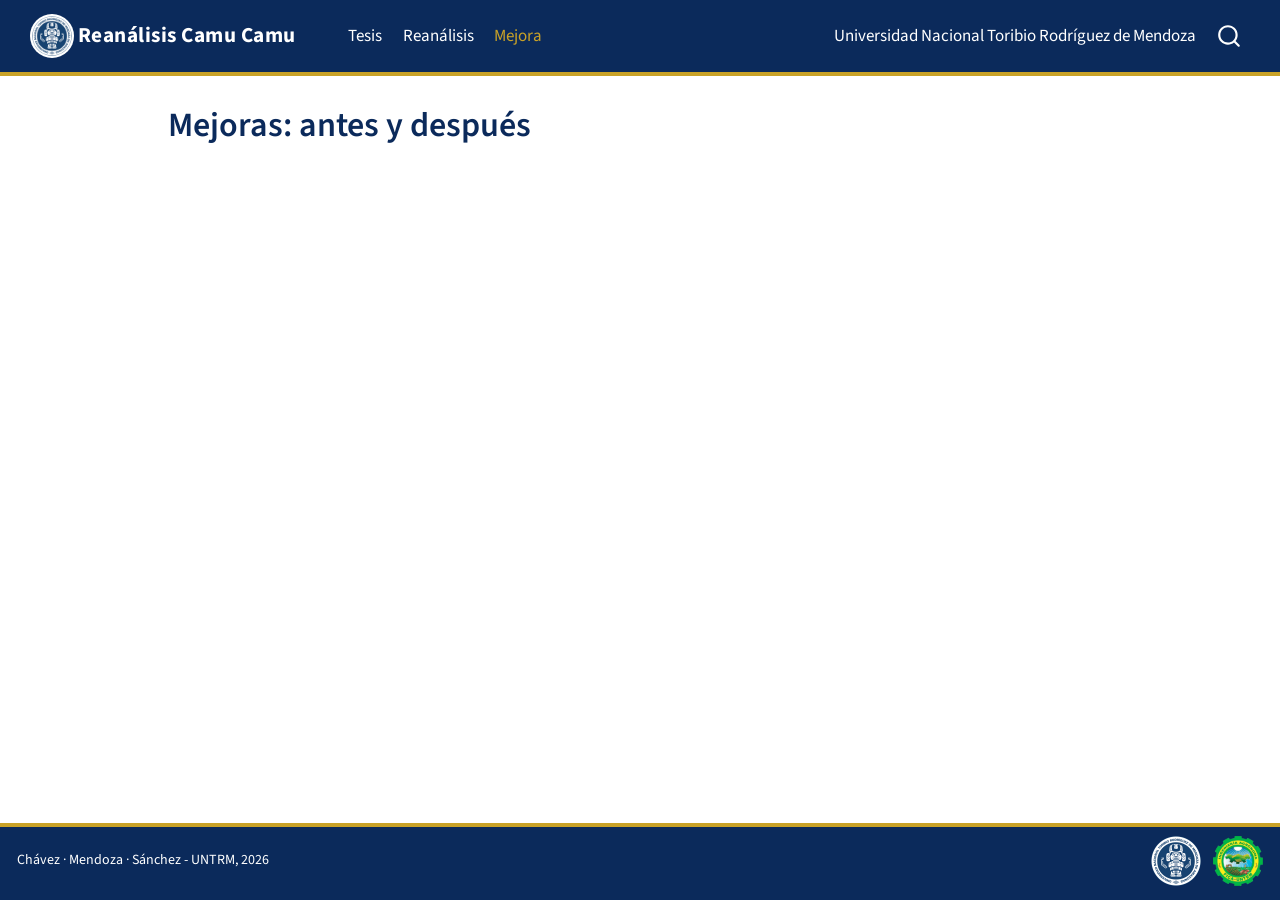
==== docs/mejoras.html @ 09ec64f8 "Agrego páginas Reanálisis y Mejoras" ====
<!DOCTYPE html>
<html xmlns="http://www.w3.org/1999/xhtml" lang="es" xml:lang="es"><head>

<meta charset="utf-8">
<meta name="generator" content="quarto-1.9.37">

<meta name="viewport" content="width=device-width, initial-scale=1.0, user-scalable=yes">


<title>Mejoras: antes y después – Reanálisis Camu Camu</title>
<style>
/* Default styles provided by pandoc.
** See https://pandoc.org/MANUAL.html#variables-for-html for config info.
*/
code{white-space: pre-wrap;}
span.smallcaps{font-variant: small-caps;}
div.columns{display: flex; gap: min(4vw, 1.5em);}
div.column{flex: auto; overflow-x: auto;}
div.hanging-indent{margin-left: 1.5em; text-indent: -1.5em;}
ul.task-list{list-style: none;}
ul.task-list li input[type="checkbox"] {
  width: 0.8em;
  margin: 0 0.8em 0.2em -1em; /* quarto-specific, see https://github.com/quarto-dev/quarto-cli/issues/4556 */ 
  vertical-align: middle;
}
</style>


<script src="site_libs/quarto-nav/quarto-nav.js"></script>
<script src="site_libs/quarto-nav/headroom.min.js"></script>
<script src="site_libs/clipboard/clipboard.min.js"></script>
<script src="site_libs/quarto-search/autocomplete.umd.js"></script>
<script src="site_libs/quarto-search/fuse.min.js"></script>
<script src="site_libs/quarto-search/quarto-search.js"></script>
<meta name="quarto:offset" content="./">
<script src="site_libs/quarto-html/quarto.js" type="module"></script>
<script src="site_libs/quarto-html/tabsets/tabsets.js" type="module"></script>
<script src="site_libs/quarto-html/popper.min.js"></script>
<script src="site_libs/quarto-html/tippy.umd.min.js"></script>
<script src="site_libs/quarto-html/anchor.min.js"></script>
<link href="site_libs/quarto-html/tippy.css" rel="stylesheet">
<link href="site_libs/quarto-html/quarto-syntax-highlighting-7f8f88aac4f3542376d5c11b86a4c14d.css" rel="stylesheet" id="quarto-text-highlighting-styles">
<script src="site_libs/bootstrap/bootstrap.min.js"></script>
<link href="site_libs/bootstrap/bootstrap-icons.css" rel="stylesheet">
<link href="site_libs/bootstrap/bootstrap-fdd78531f9543325a191bd3c4069c0da.min.css" rel="stylesheet" append-hash="true" id="quarto-bootstrap" data-mode="light">
<script id="quarto-search-options" type="application/json">{
  "location": "navbar",
  "copy-button": false,
  "collapse-after": 3,
  "panel-placement": "end",
  "type": "overlay",
  "limit": 50,
  "keyboard-shortcut": [
    "f",
    "/",
    "s"
  ],
  "show-item-context": false,
  "language": {
    "search-no-results-text": "No se han encontrado resultados",
    "search-matching-documents-text": "documentos encontrados",
    "search-copy-link-title": "Copiar el enlace en la búsqueda",
    "search-hide-matches-text": "Ocultar resultados adicionales",
    "search-more-match-text": "resultado adicional en este documento",
    "search-more-matches-text": "resultados adicionales en este documento",
    "search-clear-button-title": "Borrar",
    "search-text-placeholder": "",
    "search-detached-cancel-button-title": "Cancelar",
    "search-submit-button-title": "Enviar",
    "search-label": "Buscar"
  }
}</script>


</head>

<body class="nav-fixed quarto-light">

<div id="quarto-search-results"></div>
  <header id="quarto-header" class="headroom fixed-top">
    <nav class="navbar navbar-expand-lg " data-bs-theme="dark">
      <div class="navbar-container container-fluid">
      <div class="navbar-brand-container mx-auto">
    <a href="./index.html" class="navbar-brand navbar-brand-logo">
    <img src="./img/logo-untrm.png" alt="Logo UNTRM" class="navbar-logo light-content">
    <img src="./img/logo-untrm.png" alt="Logo UNTRM" class="navbar-logo dark-content">
    </a>
    <a class="navbar-brand" href="./index.html">
    <span class="navbar-title">Reanálisis Camu Camu</span>
    </a>
  </div>
            <div id="quarto-search" class="" title="Buscar"></div>
          <button class="navbar-toggler" type="button" data-bs-toggle="collapse" data-bs-target="#navbarCollapse" aria-controls="navbarCollapse" role="menu" aria-expanded="false" aria-label="Navegación de palanca" onclick="if (window.quartoToggleHeadroom) { window.quartoToggleHeadroom(); }">
  <span class="navbar-toggler-icon"></span>
</button>
          <div class="collapse navbar-collapse" id="navbarCollapse">
            <ul class="navbar-nav navbar-nav-scroll me-auto">
  <li class="nav-item">
    <a class="nav-link" href="./index.html"> 
<span class="menu-text">Tesis</span></a>
  </li>  
  <li class="nav-item">
    <a class="nav-link" href="./reanalisis.html"> 
<span class="menu-text">Reanálisis</span></a>
  </li>  
  <li class="nav-item">
    <a class="nav-link active" href="./mejoras.html" aria-current="page"> 
<span class="menu-text">Mejora</span></a>
  </li>  
</ul>
            <ul class="navbar-nav navbar-nav-scroll ms-auto">
  <li class="nav-item">
    <span class="nav-link">
<span class="menu-text">Universidad Nacional Toribio Rodríguez de Mendoza</span>
    </span>
  </li>  
</ul>
          </div> <!-- /navcollapse -->
            <div class="quarto-navbar-tools">
</div>
      </div> <!-- /container-fluid -->
    </nav>
</header>
<!-- content -->
<div id="quarto-content" class="quarto-container page-columns page-rows-contents page-layout-article page-navbar">
<!-- sidebar -->
<!-- margin-sidebar -->
    <div id="quarto-margin-sidebar" class="sidebar margin-sidebar zindex-bottom">
        
    </div>
<!-- main -->
<main class="content" id="quarto-document-content">

<header id="title-block-header" class="quarto-title-block default">
<div class="quarto-title">
<h1 class="title">Mejoras: antes y después</h1>
</div>



<div class="quarto-title-meta">

    
  
    
  </div>
  


</header>





</main> <!-- /main -->
<script id="quarto-html-after-body" type="application/javascript">
  window.document.addEventListener("DOMContentLoaded", function (event) {
    const icon = "";
    const anchorJS = new window.AnchorJS();
    anchorJS.options = {
      placement: 'right',
      icon: icon
    };
    anchorJS.add('.anchored');
    const isCodeAnnotation = (el) => {
      for (const clz of el.classList) {
        if (clz.startsWith('code-annotation-')) {                     
          return true;
        }
      }
      return false;
    }
    const onCopySuccess = function(e) {
      // button target
      const button = e.trigger;
      // don't keep focus
      button.blur();
      // flash "checked"
      button.classList.add('code-copy-button-checked');
      var currentTitle = button.getAttribute("title");
      button.setAttribute("title", "Copiado");
      let tooltip;
      if (window.bootstrap) {
        button.setAttribute("data-bs-toggle", "tooltip");
        button.setAttribute("data-bs-placement", "left");
        button.setAttribute("data-bs-title", "Copiado");
        tooltip = new bootstrap.Tooltip(button, 
          { trigger: "manual", 
            customClass: "code-copy-button-tooltip",
            offset: [0, -8]});
        tooltip.show();    
      }
      setTimeout(function() {
        if (tooltip) {
          tooltip.hide();
          button.removeAttribute("data-bs-title");
          button.removeAttribute("data-bs-toggle");
          button.removeAttribute("data-bs-placement");
        }
        button.setAttribute("title", currentTitle);
        button.classList.remove('code-copy-button-checked');
      }, 1000);
      // clear code selection
      e.clearSelection();
    }
    const getTextToCopy = function(trigger) {
      const outerScaffold = trigger.parentElement.cloneNode(true);
      const codeEl = outerScaffold.querySelector('code');
      for (const childEl of codeEl.children) {
        if (isCodeAnnotation(childEl)) {
          childEl.remove();
        }
      }
      return codeEl.innerText;
    }
    const clipboard = new window.ClipboardJS('.code-copy-button:not([data-in-quarto-modal])', {
      text: getTextToCopy
    });
    clipboard.on('success', onCopySuccess);
    if (window.document.getElementById('quarto-embedded-source-code-modal')) {
      const clipboardModal = new window.ClipboardJS('.code-copy-button[data-in-quarto-modal]', {
        text: getTextToCopy,
        container: window.document.getElementById('quarto-embedded-source-code-modal')
      });
      clipboardModal.on('success', onCopySuccess);
    }
      var localhostRegex = new RegExp(/^(?:http|https):\/\/localhost\:?[0-9]*\//);
      var mailtoRegex = new RegExp(/^mailto:/);
        var filterRegex = new RegExp('/' + window.location.host + '/');
      var isInternal = (href) => {
          return filterRegex.test(href) || localhostRegex.test(href) || mailtoRegex.test(href);
      }
      // Inspect non-navigation links and adorn them if external
     var links = window.document.querySelectorAll('a[href]:not(.nav-link):not(.navbar-brand):not(.toc-action):not(.sidebar-link):not(.sidebar-item-toggle):not(.pagination-link):not(.no-external):not([aria-hidden]):not(.dropdown-item):not(.quarto-navigation-tool):not(.about-link)');
      for (var i=0; i<links.length; i++) {
        const link = links[i];
        if (!isInternal(link.href)) {
          // undo the damage that might have been done by quarto-nav.js in the case of
          // links that we want to consider external
          if (link.dataset.originalHref !== undefined) {
            link.href = link.dataset.originalHref;
          }
        }
      }
    function tippyHover(el, contentFn, onTriggerFn, onUntriggerFn) {
      const config = {
        allowHTML: true,
        maxWidth: 500,
        delay: 100,
        arrow: false,
        appendTo: function(el) {
            return el.parentElement;
        },
        interactive: true,
        interactiveBorder: 10,
        theme: 'quarto',
        placement: 'bottom-start',
      };
      if (contentFn) {
        config.content = contentFn;
      }
      if (onTriggerFn) {
        config.onTrigger = onTriggerFn;
      }
      if (onUntriggerFn) {
        config.onUntrigger = onUntriggerFn;
      }
      window.tippy(el, config); 
    }
    const noterefs = window.document.querySelectorAll('a[role="doc-noteref"]');
    for (var i=0; i<noterefs.length; i++) {
      const ref = noterefs[i];
      tippyHover(ref, function() {
        // use id or data attribute instead here
        let href = ref.getAttribute('data-footnote-href') || ref.getAttribute('href');
        try { href = new URL(href).hash; } catch {}
        const id = href.replace(/^#\/?/, "");
        const note = window.document.getElementById(id);
        if (note) {
          return note.innerHTML;
        } else {
          return "";
        }
      });
    }
    const xrefs = window.document.querySelectorAll('a.quarto-xref');
    const processXRef = (id, note) => {
      // Strip column container classes
      const stripColumnClz = (el) => {
        el.classList.remove("page-full", "page-columns");
        if (el.children) {
          for (const child of el.children) {
            stripColumnClz(child);
          }
        }
      }
      stripColumnClz(note)
      if (id === null || id.startsWith('sec-')) {
        // Special case sections, only their first couple elements
        const container = document.createElement("div");
        if (note.children && note.children.length > 2) {
          container.appendChild(note.children[0].cloneNode(true));
          for (let i = 1; i < note.children.length; i++) {
            const child = note.children[i];
            if (child.tagName === "P" && child.innerText === "") {
              continue;
            } else {
              container.appendChild(child.cloneNode(true));
              break;
            }
          }
          if (window.Quarto?.typesetMath) {
            window.Quarto.typesetMath(container);
          }
          return container.innerHTML
        } else {
          if (window.Quarto?.typesetMath) {
            window.Quarto.typesetMath(note);
          }
          return note.innerHTML;
        }
      } else {
        // Remove any anchor links if they are present
        const anchorLink = note.querySelector('a.anchorjs-link');
        if (anchorLink) {
          anchorLink.remove();
        }
        if (window.Quarto?.typesetMath) {
          window.Quarto.typesetMath(note);
        }
        if (note.classList.contains("callout")) {
          return note.outerHTML;
        } else {
          return note.innerHTML;
        }
      }
    }
    for (var i=0; i<xrefs.length; i++) {
      const xref = xrefs[i];
      tippyHover(xref, undefined, function(instance) {
        instance.disable();
        let url = xref.getAttribute('href');
        let hash = undefined; 
        if (url.startsWith('#')) {
          hash = url;
        } else {
          try { hash = new URL(url).hash; } catch {}
        }
        if (hash) {
          const id = hash.replace(/^#\/?/, "");
          const note = window.document.getElementById(id);
          if (note !== null) {
            try {
              const html = processXRef(id, note.cloneNode(true));
              instance.setContent(html);
            } finally {
              instance.enable();
              instance.show();
            }
          } else {
            // See if we can fetch this
            fetch(url.split('#')[0])
            .then(res => res.text())
            .then(html => {
              const parser = new DOMParser();
              const htmlDoc = parser.parseFromString(html, "text/html");
              const note = htmlDoc.getElementById(id);
              if (note !== null) {
                const html = processXRef(id, note);
                instance.setContent(html);
              } 
            }).finally(() => {
              instance.enable();
              instance.show();
            });
          }
        } else {
          // See if we can fetch a full url (with no hash to target)
          // This is a special case and we should probably do some content thinning / targeting
          fetch(url)
          .then(res => res.text())
          .then(html => {
            const parser = new DOMParser();
            const htmlDoc = parser.parseFromString(html, "text/html");
            const note = htmlDoc.querySelector('main.content');
            if (note !== null) {
              // This should only happen for chapter cross references
              // (since there is no id in the URL)
              // remove the first header
              if (note.children.length > 0 && note.children[0].tagName === "HEADER") {
                note.children[0].remove();
              }
              const html = processXRef(null, note);
              instance.setContent(html);
            } 
          }).finally(() => {
            instance.enable();
            instance.show();
          });
        }
      }, function(instance) {
      });
    }
        let selectedAnnoteEl;
        const selectorForAnnotation = ( cell, annotation) => {
          let cellAttr = 'data-code-cell="' + cell + '"';
          let lineAttr = 'data-code-annotation="' +  annotation + '"';
          const selector = 'span[' + cellAttr + '][' + lineAttr + ']';
          return selector;
        }
        const selectCodeLines = (annoteEl) => {
          const doc = window.document;
          const targetCell = annoteEl.getAttribute("data-target-cell");
          const targetAnnotation = annoteEl.getAttribute("data-target-annotation");
          const annoteSpan = window.document.querySelector(selectorForAnnotation(targetCell, targetAnnotation));
          const lines = annoteSpan.getAttribute("data-code-lines").split(",");
          const lineIds = lines.map((line) => {
            return targetCell + "-" + line;
          })
          let top = null;
          let height = null;
          let parent = null;
          if (lineIds.length > 0) {
              //compute the position of the single el (top and bottom and make a div)
              const el = window.document.getElementById(lineIds[0]);
              top = el.offsetTop;
              height = el.offsetHeight;
              parent = el.parentElement.parentElement;
            if (lineIds.length > 1) {
              const lastEl = window.document.getElementById(lineIds[lineIds.length - 1]);
              const bottom = lastEl.offsetTop + lastEl.offsetHeight;
              height = bottom - top;
            }
            if (top !== null && height !== null && parent !== null) {
              // cook up a div (if necessary) and position it 
              let div = window.document.getElementById("code-annotation-line-highlight");
              if (div === null) {
                div = window.document.createElement("div");
                div.setAttribute("id", "code-annotation-line-highlight");
                div.style.position = 'absolute';
                parent.appendChild(div);
              }
              div.style.top = top - 2 + "px";
              div.style.height = height + 4 + "px";
              div.style.left = 0;
              let gutterDiv = window.document.getElementById("code-annotation-line-highlight-gutter");
              if (gutterDiv === null) {
                gutterDiv = window.document.createElement("div");
                gutterDiv.setAttribute("id", "code-annotation-line-highlight-gutter");
                gutterDiv.style.position = 'absolute';
                const codeCell = window.document.getElementById(targetCell);
                const gutter = codeCell.querySelector('.code-annotation-gutter');
                gutter.appendChild(gutterDiv);
              }
              gutterDiv.style.top = top - 2 + "px";
              gutterDiv.style.height = height + 4 + "px";
            }
            selectedAnnoteEl = annoteEl;
          }
        };
        const unselectCodeLines = () => {
          const elementsIds = ["code-annotation-line-highlight", "code-annotation-line-highlight-gutter"];
          elementsIds.forEach((elId) => {
            const div = window.document.getElementById(elId);
            if (div) {
              div.remove();
            }
          });
          selectedAnnoteEl = undefined;
        };
          // Handle positioning of the toggle
      window.addEventListener(
        "resize",
        throttle(() => {
          elRect = undefined;
          if (selectedAnnoteEl) {
            selectCodeLines(selectedAnnoteEl);
          }
        }, 10)
      );
      function throttle(fn, ms) {
      let throttle = false;
      let timer;
        return (...args) => {
          if(!throttle) { // first call gets through
              fn.apply(this, args);
              throttle = true;
          } else { // all the others get throttled
              if(timer) clearTimeout(timer); // cancel #2
              timer = setTimeout(() => {
                fn.apply(this, args);
                timer = throttle = false;
              }, ms);
          }
        };
      }
        // Attach click handler to the DT
        const annoteDls = window.document.querySelectorAll('dt[data-target-cell]');
        for (const annoteDlNode of annoteDls) {
          annoteDlNode.addEventListener('click', (event) => {
            const clickedEl = event.target;
            if (clickedEl !== selectedAnnoteEl) {
              unselectCodeLines();
              const activeEl = window.document.querySelector('dt[data-target-cell].code-annotation-active');
              if (activeEl) {
                activeEl.classList.remove('code-annotation-active');
              }
              selectCodeLines(clickedEl);
              clickedEl.classList.add('code-annotation-active');
            } else {
              // Unselect the line
              unselectCodeLines();
              clickedEl.classList.remove('code-annotation-active');
            }
          });
        }
    const findCites = (el) => {
      const parentEl = el.parentElement;
      if (parentEl) {
        const cites = parentEl.dataset.cites;
        if (cites) {
          return {
            el,
            cites: cites.split(' ')
          };
        } else {
          return findCites(el.parentElement)
        }
      } else {
        return undefined;
      }
    };
    var bibliorefs = window.document.querySelectorAll('a[role="doc-biblioref"]');
    for (var i=0; i<bibliorefs.length; i++) {
      const ref = bibliorefs[i];
      const citeInfo = findCites(ref);
      if (citeInfo) {
        tippyHover(citeInfo.el, function() {
          var popup = window.document.createElement('div');
          citeInfo.cites.forEach(function(cite) {
            var citeDiv = window.document.createElement('div');
            citeDiv.classList.add('hanging-indent');
            citeDiv.classList.add('csl-entry');
            var biblioDiv = window.document.getElementById('ref-' + cite);
            if (biblioDiv) {
              citeDiv.innerHTML = biblioDiv.innerHTML;
            }
            popup.appendChild(citeDiv);
          });
          return popup.innerHTML;
        });
      }
    }
  });
  </script>
</div> <!-- /content -->
<footer class="footer">
  <div class="nav-footer">
    <div class="nav-footer-left">
<p>Chávez · Mendoza · Sánchez - UNTRM, 2026</p>
</div>   
    <div class="nav-footer-center">
      &nbsp;
    </div>
    <div class="nav-footer-right">
<p><img src="img/logo-untrm.png" height="50"> <img src="img/logo-facultad.png" height="50"></p>
</div>
  </div>
</footer>




</body></html>
---- docs/site_libs/quarto-html/tippy.css ----
.tippy-box[data-animation=fade][data-state=hidden]{opacity:0}[data-tippy-root]{max-width:calc(100vw - 10px)}.tippy-box{position:relative;background-color:#333;color:#fff;border-radius:4px;font-size:14px;line-height:1.4;white-space:normal;outline:0;transition-property:transform,visibility,opacity}.tippy-box[data-placement^=top]>.tippy-arrow{bottom:0}.tippy-box[data-placement^=top]>.tippy-arrow:before{bottom:-7px;left:0;border-width:8px 8px 0;border-top-color:initial;transform-origin:center top}.tippy-box[data-placement^=bottom]>.tippy-arrow{top:0}.tippy-box[data-placement^=bottom]>.tippy-arrow:before{top:-7px;left:0;border-width:0 8px 8px;border-bottom-color:initial;transform-origin:center bottom}.tippy-box[data-placement^=left]>.tippy-arrow{right:0}.tippy-box[data-placement^=left]>.tippy-arrow:before{border-width:8px 0 8px 8px;border-left-color:initial;right:-7px;transform-origin:center left}.tippy-box[data-placement^=right]>.tippy-arrow{left:0}.tippy-box[data-placement^=right]>.tippy-arrow:before{left:-7px;border-width:8px 8px 8px 0;border-right-color:initial;transform-origin:center right}.tippy-box[data-inertia][data-state=visible]{transition-timing-function:cubic-bezier(.54,1.5,.38,1.11)}.tippy-arrow{width:16px;height:16px;color:#333}.tippy-arrow:before{content:"";position:absolute;border-color:transparent;border-style:solid}.tippy-content{position:relative;padding:5px 9px;z-index:1}
---- docs/site_libs/quarto-html/quarto-syntax-highlighting-7f8f88aac4f3542376d5c11b86a4c14d.css ----
/* quarto syntax highlight colors */
:root {
  --quarto-hl-ot-color: #003B4F;
  --quarto-hl-at-color: #657422;
  --quarto-hl-ss-color: #20794D;
  --quarto-hl-an-color: #5E5E5E;
  --quarto-hl-fu-color: #4758AB;
  --quarto-hl-st-color: #20794D;
  --quarto-hl-cf-color: #003B4F;
  --quarto-hl-op-color: #5E5E5E;
  --quarto-hl-er-color: #AD0000;
  --quarto-hl-bn-color: #AD0000;
  --quarto-hl-al-color: #AD0000;
  --quarto-hl-va-color: #111111;
  --quarto-hl-bu-color: inherit;
  --quarto-hl-ex-color: inherit;
  --quarto-hl-pp-color: #AD0000;
  --quarto-hl-in-color: #5E5E5E;
  --quarto-hl-vs-color: #20794D;
  --quarto-hl-wa-color: #5E5E5E;
  --quarto-hl-do-color: #5E5E5E;
  --quarto-hl-im-color: #00769E;
  --quarto-hl-ch-color: #20794D;
  --quarto-hl-dt-color: #AD0000;
  --quarto-hl-fl-color: #AD0000;
  --quarto-hl-co-color: #5E5E5E;
  --quarto-hl-cv-color: #5E5E5E;
  --quarto-hl-cn-color: #8f5902;
  --quarto-hl-sc-color: #5E5E5E;
  --quarto-hl-dv-color: #AD0000;
  --quarto-hl-kw-color: #003B4F;
}

/* other quarto variables */
:root {
  --quarto-font-monospace: SFMono-Regular, Menlo, Monaco, Consolas, "Liberation Mono", "Courier New", monospace;
}

/* syntax highlight based on Pandoc's rules */
pre > code.sourceCode > span {
  color: #003B4F;
}

code.sourceCode > span {
  color: #003B4F;
}

div.sourceCode,
div.sourceCode pre.sourceCode {
  color: #003B4F;
}

/* Normal */
code span {
  color: #003B4F;
}

/* Alert */
code span.al {
  color: #AD0000;
  font-style: inherit;
}

/* Annotation */
code span.an {
  color: #5E5E5E;
  font-style: inherit;
}

/* Attribute */
code span.at {
  color: #657422;
  font-style: inherit;
}

/* BaseN */
code span.bn {
  color: #AD0000;
  font-style: inherit;
}

/* BuiltIn */
code span.bu {
  font-style: inherit;
}

/* ControlFlow */
code span.cf {
  color: #003B4F;
  font-weight: bold;
  font-style: inherit;
}

/* Char */
code span.ch {
  color: #20794D;
  font-style: inherit;
}

/* Constant */
code span.cn {
  color: #8f5902;
  font-style: inherit;
}

/* Comment */
code span.co {
  color: #5E5E5E;
  font-style: inherit;
}

/* CommentVar */
code span.cv {
  color: #5E5E5E;
  font-style: italic;
}

/* Documentation */
code span.do {
  color: #5E5E5E;
  font-style: italic;
}

/* DataType */
code span.dt {
  color: #AD0000;
  font-style: inherit;
}

/* DecVal */
code span.dv {
  color: #AD0000;
  font-style: inherit;
}

/* Error */
code span.er {
  color: #AD0000;
  font-style: inherit;
}

/* Extension */
code span.ex {
  font-style: inherit;
}

/* Float */
code span.fl {
  color: #AD0000;
  font-style: inherit;
}

/* Function */
code span.fu {
  color: #4758AB;
  font-style: inherit;
}

/* Import */
code span.im {
  color: #00769E;
  font-style: inherit;
}

/* Information */
code span.in {
  color: #5E5E5E;
  font-style: inherit;
}

/* Keyword */
code span.kw {
  color: #003B4F;
  font-weight: bold;
  font-style: inherit;
}

/* Operator */
code span.op {
  color: #5E5E5E;
  font-style: inherit;
}

/* Other */
code span.ot {
  color: #003B4F;
  font-style: inherit;
}

/* Preprocessor */
code span.pp {
  color: #AD0000;
  font-style: inherit;
}

/* SpecialChar */
code span.sc {
  color: #5E5E5E;
  font-style: inherit;
}

/* SpecialString */
code span.ss {
  color: #20794D;
  font-style: inherit;
}

/* String */
code span.st {
  color: #20794D;
  font-style: inherit;
}

/* Variable */
code span.va {
  color: #111111;
  font-style: inherit;
}

/* VerbatimString */
code span.vs {
  color: #20794D;
  font-style: inherit;
}

/* Warning */
code span.wa {
  color: #5E5E5E;
  font-style: italic;
}

.prevent-inlining {
  content: "</";
}

/*# sourceMappingURL=789ad8cd35626ba772517505b42a116e.css.map */
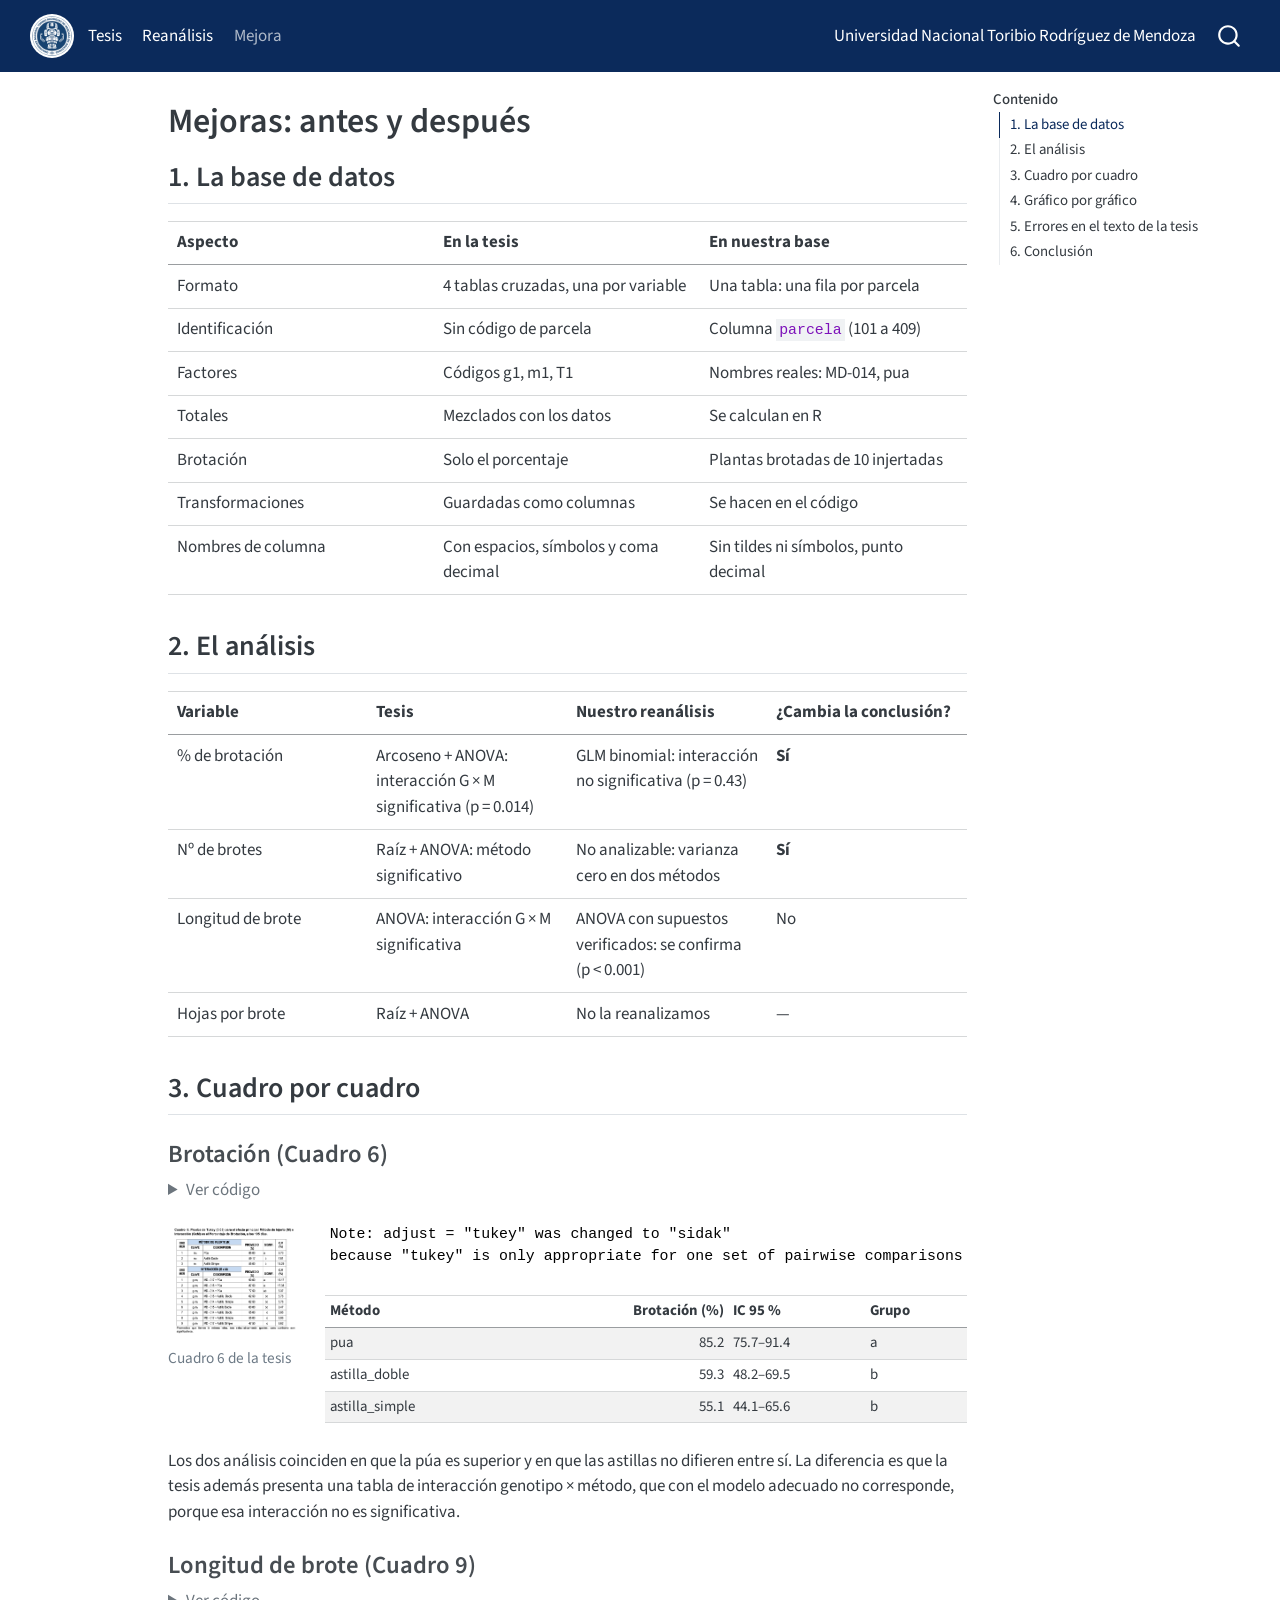
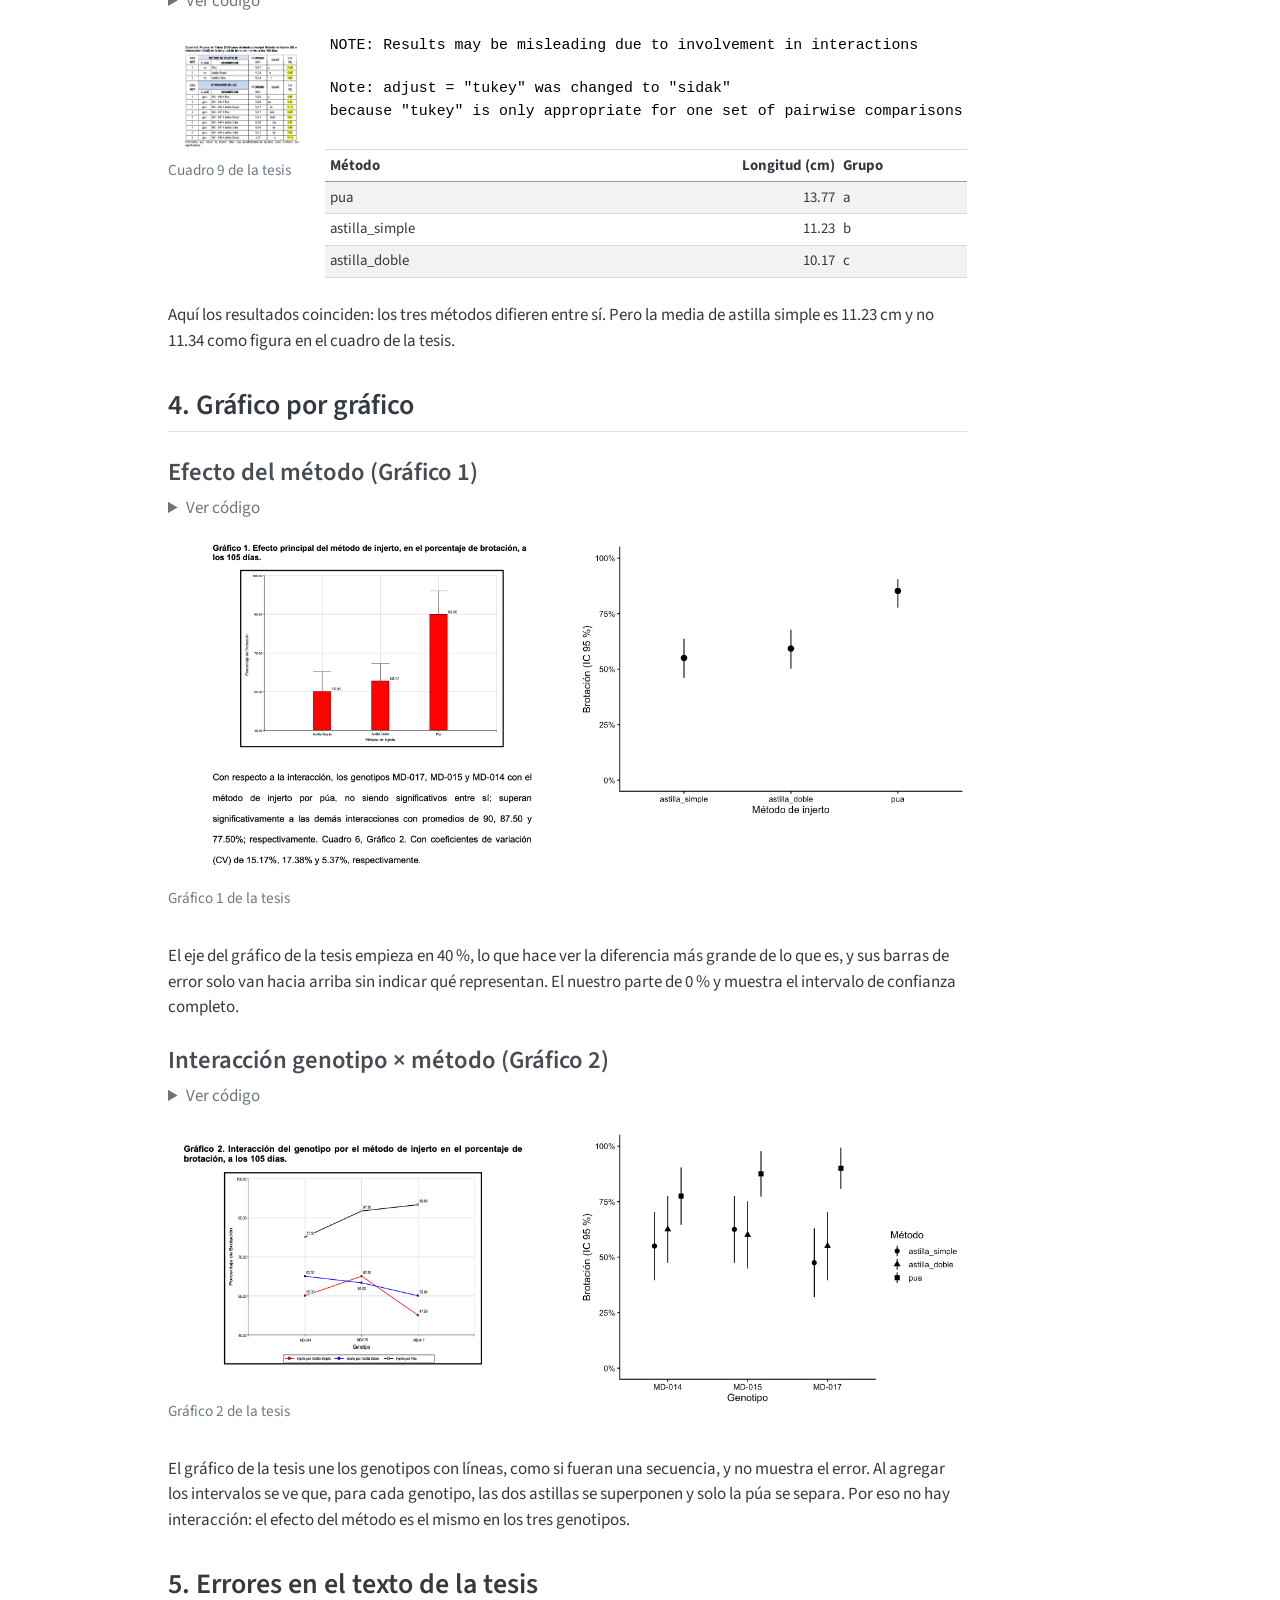
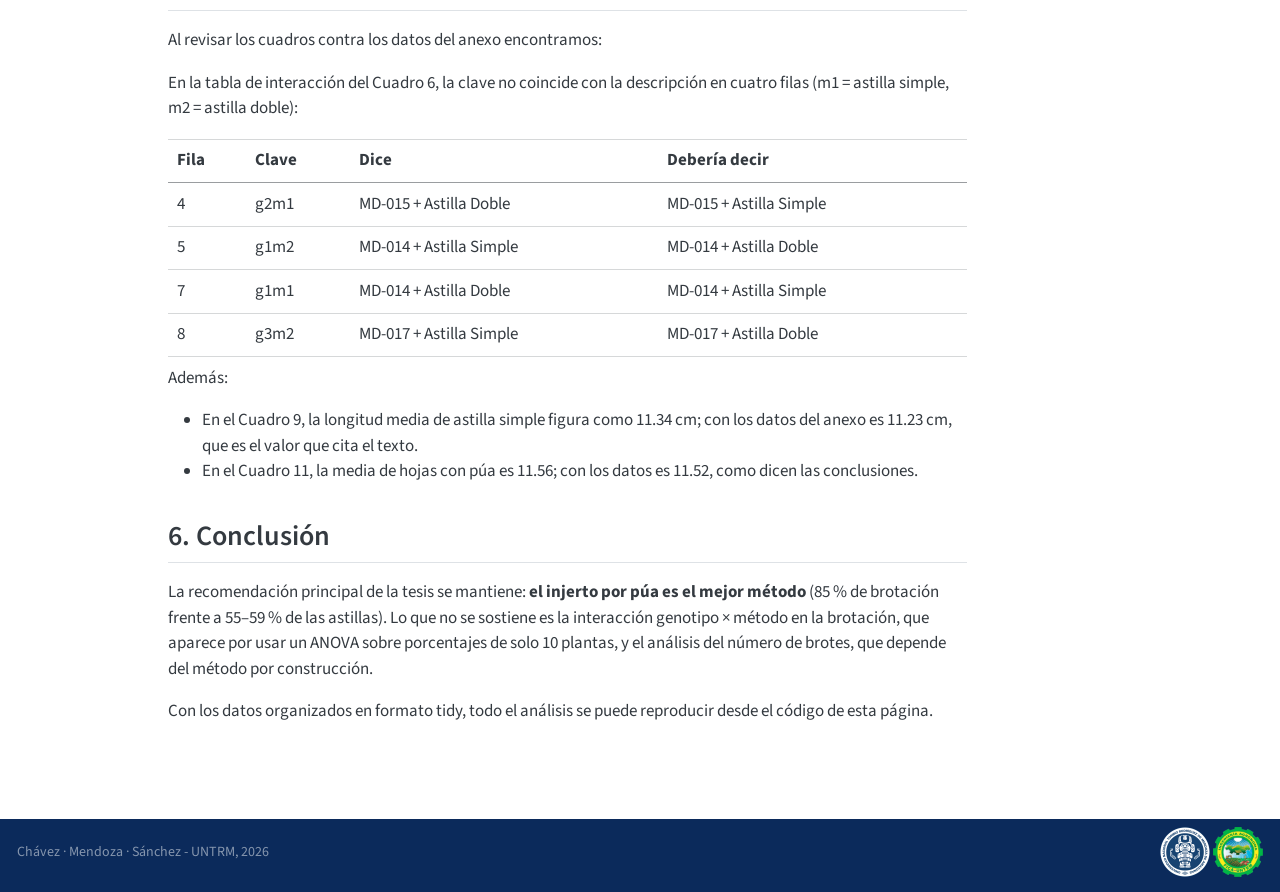
==== commit 803bc79f: "Pestaña Mejoras completa: cuadros y gráficos comparados" ====
--- a/docs/mejoras.html
+++ b/docs/mejoras.html
@@ -7,7 +7,7 @@
 <meta name="viewport" content="width=device-width, initial-scale=1.0, user-scalable=yes">
 
 
-<title>Mejoras: antes y después – Reanálisis Camu Camu</title>
+<title>Mejoras: antes y después</title>
 <style>
 /* Default styles provided by pandoc.
 ** See https://pandoc.org/MANUAL.html#variables-for-html for config info.
@@ -22,6 +22,41 @@
   width: 0.8em;
   margin: 0 0.8em 0.2em -1em; /* quarto-specific, see https://github.com/quarto-dev/quarto-cli/issues/4556 */ 
   vertical-align: middle;
+}
+/* CSS for syntax highlighting */
+html { -webkit-text-size-adjust: 100%; }
+pre > code.sourceCode { white-space: pre; position: relative; }
+pre > code.sourceCode > span { display: inline-block; line-height: 1.25; }
+pre > code.sourceCode > span:empty { height: 1.2em; }
+.sourceCode { overflow: visible; }
+code.sourceCode > span { color: inherit; text-decoration: inherit; }
+div.sourceCode { margin: 1em 0; }
+pre.sourceCode { margin: 0; }
+@media screen {
+div.sourceCode { overflow: auto; }
+}
+@media print {
+pre > code.sourceCode { white-space: pre-wrap; }
+pre > code.sourceCode > span { text-indent: -5em; padding-left: 5em; }
+}
+pre.numberSource code
+  { counter-reset: source-line 0; }
+pre.numberSource code > span
+  { position: relative; left: -4em; counter-increment: source-line; }
+pre.numberSource code > span > a:first-child::before
+  { content: counter(source-line);
+    position: relative; left: -1em; text-align: right; vertical-align: baseline;
+    border: none; display: inline-block;
+    -webkit-touch-callout: none; -webkit-user-select: none;
+    -khtml-user-select: none; -moz-user-select: none;
+    -ms-user-select: none; user-select: none;
+    padding: 0 4px; width: 4em;
+  }
+pre.numberSource { margin-left: 3em;  padding-left: 4px; }
+div.sourceCode
+  {   }
+@media screen {
+pre > code.sourceCode > span > a:first-child::before { text-decoration: underline; }
 }
 </style>
 
@@ -42,7 +77,7 @@
 <link href="site_libs/quarto-html/quarto-syntax-highlighting-7f8f88aac4f3542376d5c11b86a4c14d.css" rel="stylesheet" id="quarto-text-highlighting-styles">
 <script src="site_libs/bootstrap/bootstrap.min.js"></script>
 <link href="site_libs/bootstrap/bootstrap-icons.css" rel="stylesheet">
-<link href="site_libs/bootstrap/bootstrap-fdd78531f9543325a191bd3c4069c0da.min.css" rel="stylesheet" append-hash="true" id="quarto-bootstrap" data-mode="light">
+<link href="site_libs/bootstrap/bootstrap-89554284a4097b124a29e91811425c77.min.css" rel="stylesheet" append-hash="true" id="quarto-bootstrap" data-mode="light">
 <script id="quarto-search-options" type="application/json">{
   "location": "navbar",
   "copy-button": false,
@@ -84,9 +119,6 @@
     <a href="./index.html" class="navbar-brand navbar-brand-logo">
     <img src="./img/logo-untrm.png" alt="Logo UNTRM" class="navbar-logo light-content">
     <img src="./img/logo-untrm.png" alt="Logo UNTRM" class="navbar-logo dark-content">
-    </a>
-    <a class="navbar-brand" href="./index.html">
-    <span class="navbar-title">Reanálisis Camu Camu</span>
     </a>
   </div>
             <div id="quarto-search" class="" title="Buscar"></div>
@@ -125,8 +157,27 @@
 <div id="quarto-content" class="quarto-container page-columns page-rows-contents page-layout-article page-navbar">
 <!-- sidebar -->
 <!-- margin-sidebar -->
-    <div id="quarto-margin-sidebar" class="sidebar margin-sidebar zindex-bottom">
-        
+    <div id="quarto-margin-sidebar" class="sidebar margin-sidebar">
+        <nav id="TOC" role="doc-toc" class="toc-active">
+    <h2 id="toc-title">Contenido</h2>
+   
+  <ul>
+  <li><a href="#la-base-de-datos" id="toc-la-base-de-datos" class="nav-link active" data-scroll-target="#la-base-de-datos">1. La base de datos</a></li>
+  <li><a href="#el-análisis" id="toc-el-análisis" class="nav-link" data-scroll-target="#el-análisis">2. El análisis</a></li>
+  <li><a href="#cuadro-por-cuadro" id="toc-cuadro-por-cuadro" class="nav-link" data-scroll-target="#cuadro-por-cuadro">3. Cuadro por cuadro</a>
+  <ul class="collapse">
+  <li><a href="#brotación-cuadro-6" id="toc-brotación-cuadro-6" class="nav-link" data-scroll-target="#brotación-cuadro-6">Brotación (Cuadro 6)</a></li>
+  <li><a href="#longitud-de-brote-cuadro-9" id="toc-longitud-de-brote-cuadro-9" class="nav-link" data-scroll-target="#longitud-de-brote-cuadro-9">Longitud de brote (Cuadro 9)</a></li>
+  </ul></li>
+  <li><a href="#gráfico-por-gráfico" id="toc-gráfico-por-gráfico" class="nav-link" data-scroll-target="#gráfico-por-gráfico">4. Gráfico por gráfico</a>
+  <ul class="collapse">
+  <li><a href="#efecto-del-método-gráfico-1" id="toc-efecto-del-método-gráfico-1" class="nav-link" data-scroll-target="#efecto-del-método-gráfico-1">Efecto del método (Gráfico 1)</a></li>
+  <li><a href="#interacción-genotipo-método-gráfico-2" id="toc-interacción-genotipo-método-gráfico-2" class="nav-link" data-scroll-target="#interacción-genotipo-método-gráfico-2">Interacción genotipo × método (Gráfico 2)</a></li>
+  </ul></li>
+  <li><a href="#errores-en-el-texto-de-la-tesis" id="toc-errores-en-el-texto-de-la-tesis" class="nav-link" data-scroll-target="#errores-en-el-texto-de-la-tesis">5. Errores en el texto de la tesis</a></li>
+  <li><a href="#conclusión" id="toc-conclusión" class="nav-link" data-scroll-target="#conclusión">6. Conclusión</a></li>
+  </ul>
+</nav>
     </div>
 <!-- main -->
 <main class="content" id="quarto-document-content">
@@ -150,8 +201,369 @@
 </header>
 
 
-
-
+<section id="la-base-de-datos" class="level2">
+<h2 class="anchored" data-anchor-id="la-base-de-datos">1. La base de datos</h2>
+<table class="caption-top table">
+<colgroup>
+<col style="width: 33%">
+<col style="width: 33%">
+<col style="width: 33%">
+</colgroup>
+<thead>
+<tr class="header">
+<th>Aspecto</th>
+<th>En la tesis</th>
+<th>En nuestra base</th>
+</tr>
+</thead>
+<tbody>
+<tr class="odd">
+<td>Formato</td>
+<td>4 tablas cruzadas, una por variable</td>
+<td>Una tabla: una fila por parcela</td>
+</tr>
+<tr class="even">
+<td>Identificación</td>
+<td>Sin código de parcela</td>
+<td>Columna <code>parcela</code> (101 a 409)</td>
+</tr>
+<tr class="odd">
+<td>Factores</td>
+<td>Códigos g1, m1, T1</td>
+<td>Nombres reales: MD-014, pua</td>
+</tr>
+<tr class="even">
+<td>Totales</td>
+<td>Mezclados con los datos</td>
+<td>Se calculan en R</td>
+</tr>
+<tr class="odd">
+<td>Brotación</td>
+<td>Solo el porcentaje</td>
+<td>Plantas brotadas de 10 injertadas</td>
+</tr>
+<tr class="even">
+<td>Transformaciones</td>
+<td>Guardadas como columnas</td>
+<td>Se hacen en el código</td>
+</tr>
+<tr class="odd">
+<td>Nombres de columna</td>
+<td>Con espacios, símbolos y coma decimal</td>
+<td>Sin tildes ni símbolos, punto decimal</td>
+</tr>
+</tbody>
+</table>
+</section>
+<section id="el-análisis" class="level2">
+<h2 class="anchored" data-anchor-id="el-análisis">2. El análisis</h2>
+<table class="caption-top table">
+<colgroup>
+<col style="width: 25%">
+<col style="width: 25%">
+<col style="width: 25%">
+<col style="width: 25%">
+</colgroup>
+<thead>
+<tr class="header">
+<th>Variable</th>
+<th>Tesis</th>
+<th>Nuestro reanálisis</th>
+<th>¿Cambia la conclusión?</th>
+</tr>
+</thead>
+<tbody>
+<tr class="odd">
+<td>% de brotación</td>
+<td>Arcoseno + ANOVA: interacción G × M significativa (p = 0.014)</td>
+<td>GLM binomial: interacción no significativa (p = 0.43)</td>
+<td><strong>Sí</strong></td>
+</tr>
+<tr class="even">
+<td>Nº de brotes</td>
+<td>Raíz + ANOVA: método significativo</td>
+<td>No analizable: varianza cero en dos métodos</td>
+<td><strong>Sí</strong></td>
+</tr>
+<tr class="odd">
+<td>Longitud de brote</td>
+<td>ANOVA: interacción G × M significativa</td>
+<td>ANOVA con supuestos verificados: se confirma (p &lt; 0.001)</td>
+<td>No</td>
+</tr>
+<tr class="even">
+<td>Hojas por brote</td>
+<td>Raíz + ANOVA</td>
+<td>No la reanalizamos</td>
+<td>—</td>
+</tr>
+</tbody>
+</table>
+</section>
+<section id="cuadro-por-cuadro" class="level2">
+<h2 class="anchored" data-anchor-id="cuadro-por-cuadro">3. Cuadro por cuadro</h2>
+<section id="brotación-cuadro-6" class="level3">
+<h3 class="anchored" data-anchor-id="brotación-cuadro-6">Brotación (Cuadro 6)</h3>
+<details class="code-fold">
+<summary>Ver código</summary>
+<div class="code-copy-outer-scaffold"><div class="sourceCode cell-code" id="cb1"><pre class="sourceCode r code-with-copy"><code class="sourceCode r"><span id="cb1-1"><a href="#cb1-1" aria-hidden="true" tabindex="-1"></a>m_bin <span class="ot">&lt;-</span> <span class="fu">glm</span>(</span>
+<span id="cb1-2"><a href="#cb1-2" aria-hidden="true" tabindex="-1"></a>  <span class="fu">cbind</span>(plantas_brotadas, plantas_injertadas <span class="sc">-</span> plantas_brotadas) <span class="sc">~</span> bloque <span class="sc">+</span> metodo,</span>
+<span id="cb1-3"><a href="#cb1-3" aria-hidden="true" tabindex="-1"></a>  <span class="at">family =</span> binomial, <span class="at">data =</span> datos</span>
+<span id="cb1-4"><a href="#cb1-4" aria-hidden="true" tabindex="-1"></a>)</span>
+<span id="cb1-5"><a href="#cb1-5" aria-hidden="true" tabindex="-1"></a><span class="fu">cld</span>(<span class="fu">emmeans</span>(m_bin, <span class="sc">~</span> metodo, <span class="at">type =</span> <span class="st">"response"</span>),</span>
+<span id="cb1-6"><a href="#cb1-6" aria-hidden="true" tabindex="-1"></a>    <span class="at">Letters =</span> letters, <span class="at">adjust =</span> <span class="st">"tukey"</span>, <span class="at">reversed =</span> <span class="cn">TRUE</span>) <span class="sc">|&gt;</span></span>
+<span id="cb1-7"><a href="#cb1-7" aria-hidden="true" tabindex="-1"></a>  <span class="fu">as.data.frame</span>() <span class="sc">|&gt;</span></span>
+<span id="cb1-8"><a href="#cb1-8" aria-hidden="true" tabindex="-1"></a>  <span class="fu">transmute</span>(Método <span class="ot">=</span> metodo,</span>
+<span id="cb1-9"><a href="#cb1-9" aria-hidden="true" tabindex="-1"></a>            <span class="st">`</span><span class="at">Brotación (%)</span><span class="st">`</span> <span class="ot">=</span> <span class="fu">round</span>(<span class="dv">100</span> <span class="sc">*</span> prob, <span class="dv">1</span>),</span>
+<span id="cb1-10"><a href="#cb1-10" aria-hidden="true" tabindex="-1"></a>            <span class="st">`</span><span class="at">IC 95 %</span><span class="st">`</span> <span class="ot">=</span> <span class="fu">paste0</span>(<span class="fu">round</span>(<span class="dv">100</span> <span class="sc">*</span> asymp.LCL, <span class="dv">1</span>), <span class="st">"–"</span>, <span class="fu">round</span>(<span class="dv">100</span> <span class="sc">*</span> asymp.UCL, <span class="dv">1</span>)),</span>
+<span id="cb1-11"><a href="#cb1-11" aria-hidden="true" tabindex="-1"></a>            <span class="at">Grupo =</span> <span class="fu">trimws</span>(.group)) <span class="sc">|&gt;</span></span>
+<span id="cb1-12"><a href="#cb1-12" aria-hidden="true" tabindex="-1"></a>  knitr<span class="sc">::</span><span class="fu">kable</span>(<span class="at">row.names =</span> <span class="cn">FALSE</span>)</span></code></pre></div><button title="Copiar al portapapeles" class="code-copy-button"><i class="bi"></i></button></div>
+</details>
+<div class="quarto-layout-panel" data-layout-ncol="2">
+<div class="quarto-layout-row">
+<div class="quarto-layout-cell" style="flex-basis: 50.0%;justify-content: flex-start;">
+<div class="quarto-figure quarto-figure-center">
+<figure class="figure">
+<p><img src="img/cuadro6_tesis.png" class="img-fluid figure-img"></p>
+<figcaption>Cuadro 6 de la tesis</figcaption>
+</figure>
+</div>
+</div>
+<div class="cell quarto-layout-cell" style="flex-basis: 50.0%;justify-content: center;">
+<div class="cell-output cell-output-stderr">
+<pre><code>Note: adjust = "tukey" was changed to "sidak"
+because "tukey" is only appropriate for one set of pairwise comparisons</code></pre>
+</div>
+<div class="cell-output-display">
+<table class="caption-top table table-sm table-striped small">
+<thead>
+<tr class="header">
+<th style="text-align: left;">Método</th>
+<th style="text-align: right;">Brotación (%)</th>
+<th style="text-align: left;">IC 95 %</th>
+<th style="text-align: left;">Grupo</th>
+</tr>
+</thead>
+<tbody>
+<tr class="odd">
+<td style="text-align: left;">pua</td>
+<td style="text-align: right;">85.2</td>
+<td style="text-align: left;">75.7–91.4</td>
+<td style="text-align: left;">a</td>
+</tr>
+<tr class="even">
+<td style="text-align: left;">astilla_doble</td>
+<td style="text-align: right;">59.3</td>
+<td style="text-align: left;">48.2–69.5</td>
+<td style="text-align: left;">b</td>
+</tr>
+<tr class="odd">
+<td style="text-align: left;">astilla_simple</td>
+<td style="text-align: right;">55.1</td>
+<td style="text-align: left;">44.1–65.6</td>
+<td style="text-align: left;">b</td>
+</tr>
+</tbody>
+</table>
+</div>
+</div>
+</div>
+</div>
+<p>Los dos análisis coinciden en que la púa es superior y en que las astillas no difieren entre sí. La diferencia es que la tesis además presenta una tabla de interacción genotipo × método, que con el modelo adecuado no corresponde, porque esa interacción no es significativa.</p>
+</section>
+<section id="longitud-de-brote-cuadro-9" class="level3">
+<h3 class="anchored" data-anchor-id="longitud-de-brote-cuadro-9">Longitud de brote (Cuadro 9)</h3>
+<details class="code-fold">
+<summary>Ver código</summary>
+<div class="code-copy-outer-scaffold"><div class="sourceCode cell-code" id="cb3"><pre class="sourceCode r code-with-copy"><code class="sourceCode r"><span id="cb3-1"><a href="#cb3-1" aria-hidden="true" tabindex="-1"></a>m_lon <span class="ot">&lt;-</span> <span class="fu">lm</span>(longitud_brote_cm <span class="sc">~</span> bloque <span class="sc">+</span> genotipo <span class="sc">*</span> metodo, <span class="at">data =</span> datos)</span>
+<span id="cb3-2"><a href="#cb3-2" aria-hidden="true" tabindex="-1"></a><span class="fu">cld</span>(<span class="fu">emmeans</span>(m_lon, <span class="sc">~</span> metodo), <span class="at">Letters =</span> letters, <span class="at">adjust =</span> <span class="st">"tukey"</span>, <span class="at">reversed =</span> <span class="cn">TRUE</span>) <span class="sc">|&gt;</span></span>
+<span id="cb3-3"><a href="#cb3-3" aria-hidden="true" tabindex="-1"></a>  <span class="fu">as.data.frame</span>() <span class="sc">|&gt;</span></span>
+<span id="cb3-4"><a href="#cb3-4" aria-hidden="true" tabindex="-1"></a>  <span class="fu">transmute</span>(Método <span class="ot">=</span> metodo,</span>
+<span id="cb3-5"><a href="#cb3-5" aria-hidden="true" tabindex="-1"></a>            <span class="st">`</span><span class="at">Longitud (cm)</span><span class="st">`</span> <span class="ot">=</span> <span class="fu">round</span>(emmean, <span class="dv">2</span>),</span>
+<span id="cb3-6"><a href="#cb3-6" aria-hidden="true" tabindex="-1"></a>            <span class="at">Grupo =</span> <span class="fu">trimws</span>(.group)) <span class="sc">|&gt;</span></span>
+<span id="cb3-7"><a href="#cb3-7" aria-hidden="true" tabindex="-1"></a>  knitr<span class="sc">::</span><span class="fu">kable</span>(<span class="at">row.names =</span> <span class="cn">FALSE</span>)</span></code></pre></div><button title="Copiar al portapapeles" class="code-copy-button"><i class="bi"></i></button></div>
+</details>
+<div class="quarto-layout-panel" data-layout-ncol="2">
+<div class="quarto-layout-row">
+<div class="quarto-layout-cell" style="flex-basis: 50.0%;justify-content: flex-start;">
+<div class="quarto-figure quarto-figure-center">
+<figure class="figure">
+<p><img src="img/cuadro9_tesis.png" class="img-fluid figure-img"></p>
+<figcaption>Cuadro 9 de la tesis</figcaption>
+</figure>
+</div>
+</div>
+<div class="cell quarto-layout-cell" style="flex-basis: 50.0%;justify-content: center;">
+<div class="cell-output cell-output-stderr">
+<pre><code>NOTE: Results may be misleading due to involvement in interactions</code></pre>
+</div>
+<div class="cell-output cell-output-stderr">
+<pre><code>Note: adjust = "tukey" was changed to "sidak"
+because "tukey" is only appropriate for one set of pairwise comparisons</code></pre>
+</div>
+<div class="cell-output-display">
+<table class="caption-top table table-sm table-striped small">
+<thead>
+<tr class="header">
+<th style="text-align: left;">Método</th>
+<th style="text-align: right;">Longitud (cm)</th>
+<th style="text-align: left;">Grupo</th>
+</tr>
+</thead>
+<tbody>
+<tr class="odd">
+<td style="text-align: left;">pua</td>
+<td style="text-align: right;">13.77</td>
+<td style="text-align: left;">a</td>
+</tr>
+<tr class="even">
+<td style="text-align: left;">astilla_simple</td>
+<td style="text-align: right;">11.23</td>
+<td style="text-align: left;">b</td>
+</tr>
+<tr class="odd">
+<td style="text-align: left;">astilla_doble</td>
+<td style="text-align: right;">10.17</td>
+<td style="text-align: left;">c</td>
+</tr>
+</tbody>
+</table>
+</div>
+</div>
+</div>
+</div>
+<p>Aquí los resultados coinciden: los tres métodos difieren entre sí. Pero la media de astilla simple es 11.23 cm y no 11.34 como figura en el cuadro de la tesis.</p>
+</section>
+</section>
+<section id="gráfico-por-gráfico" class="level2">
+<h2 class="anchored" data-anchor-id="gráfico-por-gráfico">4. Gráfico por gráfico</h2>
+<section id="efecto-del-método-gráfico-1" class="level3">
+<h3 class="anchored" data-anchor-id="efecto-del-método-gráfico-1">Efecto del método (Gráfico 1)</h3>
+<details class="code-fold">
+<summary>Ver código</summary>
+<div class="code-copy-outer-scaffold"><div class="sourceCode cell-code" id="cb6"><pre class="sourceCode r code-with-copy"><code class="sourceCode r"><span id="cb6-1"><a href="#cb6-1" aria-hidden="true" tabindex="-1"></a><span class="fu">emmeans</span>(m_bin, <span class="sc">~</span> metodo, <span class="at">type =</span> <span class="st">"response"</span>) <span class="sc">|&gt;</span></span>
+<span id="cb6-2"><a href="#cb6-2" aria-hidden="true" tabindex="-1"></a>  <span class="fu">as.data.frame</span>() <span class="sc">|&gt;</span></span>
+<span id="cb6-3"><a href="#cb6-3" aria-hidden="true" tabindex="-1"></a>  <span class="fu">ggplot</span>(<span class="fu">aes</span>(metodo, prob)) <span class="sc">+</span></span>
+<span id="cb6-4"><a href="#cb6-4" aria-hidden="true" tabindex="-1"></a>  <span class="fu">geom_pointrange</span>(<span class="fu">aes</span>(<span class="at">ymin =</span> asymp.LCL, <span class="at">ymax =</span> asymp.UCL)) <span class="sc">+</span></span>
+<span id="cb6-5"><a href="#cb6-5" aria-hidden="true" tabindex="-1"></a>  <span class="fu">scale_y_continuous</span>(<span class="at">labels =</span> scales<span class="sc">::</span>percent, <span class="at">limits =</span> <span class="fu">c</span>(<span class="dv">0</span>, <span class="dv">1</span>)) <span class="sc">+</span></span>
+<span id="cb6-6"><a href="#cb6-6" aria-hidden="true" tabindex="-1"></a>  <span class="fu">labs</span>(<span class="at">x =</span> <span class="st">"Método de injerto"</span>, <span class="at">y =</span> <span class="st">"Brotación (IC 95 %)"</span>) <span class="sc">+</span></span>
+<span id="cb6-7"><a href="#cb6-7" aria-hidden="true" tabindex="-1"></a>  <span class="fu">theme_classic</span>(<span class="at">base_size =</span> <span class="dv">13</span>)</span></code></pre></div><button title="Copiar al portapapeles" class="code-copy-button"><i class="bi"></i></button></div>
+</details>
+<div class="quarto-layout-panel" data-layout-ncol="2">
+<div class="quarto-layout-row">
+<div class="quarto-layout-cell" style="flex-basis: 50.0%;justify-content: flex-start;">
+<div class="quarto-figure quarto-figure-center">
+<figure class="figure">
+<p><img src="img/grafico1_tesis.png" class="img-fluid figure-img"></p>
+<figcaption>Gráfico 1 de la tesis</figcaption>
+</figure>
+</div>
+</div>
+<div class="cell quarto-layout-cell" style="flex-basis: 50.0%;justify-content: flex-start;">
+<div class="cell-output-display">
+<div>
+<figure class="figure">
+<p><img src="mejoras_files/figure-html/unnamed-chunk-3-1.png" class="img-fluid figure-img" width="672"></p>
+</figure>
+</div>
+</div>
+</div>
+</div>
+</div>
+<p>El eje del gráfico de la tesis empieza en 40 %, lo que hace ver la diferencia más grande de lo que es, y sus barras de error solo van hacia arriba sin indicar qué representan. El nuestro parte de 0 % y muestra el intervalo de confianza completo.</p>
+</section>
+<section id="interacción-genotipo-método-gráfico-2" class="level3">
+<h3 class="anchored" data-anchor-id="interacción-genotipo-método-gráfico-2">Interacción genotipo × método (Gráfico 2)</h3>
+<details class="code-fold">
+<summary>Ver código</summary>
+<div class="code-copy-outer-scaffold"><div class="sourceCode cell-code" id="cb7"><pre class="sourceCode r code-with-copy"><code class="sourceCode r"><span id="cb7-1"><a href="#cb7-1" aria-hidden="true" tabindex="-1"></a>datos <span class="sc">|&gt;</span></span>
+<span id="cb7-2"><a href="#cb7-2" aria-hidden="true" tabindex="-1"></a>  <span class="fu">group_by</span>(genotipo, metodo) <span class="sc">|&gt;</span></span>
+<span id="cb7-3"><a href="#cb7-3" aria-hidden="true" tabindex="-1"></a>  <span class="fu">summarise</span>(<span class="at">b =</span> <span class="fu">sum</span>(plantas_brotadas), <span class="at">n =</span> <span class="fu">sum</span>(plantas_injertadas), <span class="at">.groups =</span> <span class="st">"drop"</span>) <span class="sc">|&gt;</span></span>
+<span id="cb7-4"><a href="#cb7-4" aria-hidden="true" tabindex="-1"></a>  <span class="fu">mutate</span>(<span class="at">p =</span> b <span class="sc">/</span> n, <span class="at">ee =</span> <span class="fu">sqrt</span>(p <span class="sc">*</span> (<span class="dv">1</span> <span class="sc">-</span> p) <span class="sc">/</span> n)) <span class="sc">|&gt;</span></span>
+<span id="cb7-5"><a href="#cb7-5" aria-hidden="true" tabindex="-1"></a>  <span class="fu">ggplot</span>(<span class="fu">aes</span>(genotipo, p, <span class="at">shape =</span> metodo)) <span class="sc">+</span></span>
+<span id="cb7-6"><a href="#cb7-6" aria-hidden="true" tabindex="-1"></a>  <span class="fu">geom_pointrange</span>(<span class="fu">aes</span>(<span class="at">ymin =</span> p <span class="sc">-</span> <span class="fl">1.96</span> <span class="sc">*</span> ee, <span class="at">ymax =</span> <span class="fu">pmin</span>(p <span class="sc">+</span> <span class="fl">1.96</span> <span class="sc">*</span> ee, <span class="dv">1</span>)),</span>
+<span id="cb7-7"><a href="#cb7-7" aria-hidden="true" tabindex="-1"></a>                  <span class="at">position =</span> <span class="fu">position_dodge</span>(<span class="fl">0.5</span>)) <span class="sc">+</span></span>
+<span id="cb7-8"><a href="#cb7-8" aria-hidden="true" tabindex="-1"></a>  <span class="fu">scale_y_continuous</span>(<span class="at">labels =</span> scales<span class="sc">::</span>percent, <span class="at">limits =</span> <span class="fu">c</span>(<span class="dv">0</span>, <span class="dv">1</span>)) <span class="sc">+</span></span>
+<span id="cb7-9"><a href="#cb7-9" aria-hidden="true" tabindex="-1"></a>  <span class="fu">labs</span>(<span class="at">x =</span> <span class="st">"Genotipo"</span>, <span class="at">y =</span> <span class="st">"Brotación (IC 95 %)"</span>, <span class="at">shape =</span> <span class="st">"Método"</span>) <span class="sc">+</span></span>
+<span id="cb7-10"><a href="#cb7-10" aria-hidden="true" tabindex="-1"></a>  <span class="fu">theme_classic</span>(<span class="at">base_size =</span> <span class="dv">13</span>)</span></code></pre></div><button title="Copiar al portapapeles" class="code-copy-button"><i class="bi"></i></button></div>
+</details>
+<div class="quarto-layout-panel" data-layout-ncol="2">
+<div class="quarto-layout-row">
+<div class="quarto-layout-cell" style="flex-basis: 50.0%;justify-content: flex-start;">
+<div class="quarto-figure quarto-figure-center">
+<figure class="figure">
+<p><img src="img/grafico2_tesis.png" class="img-fluid figure-img"></p>
+<figcaption>Gráfico 2 de la tesis</figcaption>
+</figure>
+</div>
+</div>
+<div class="cell quarto-layout-cell" style="flex-basis: 50.0%;justify-content: flex-start;">
+<div class="cell-output-display">
+<div>
+<figure class="figure">
+<p><img src="mejoras_files/figure-html/unnamed-chunk-4-1.png" class="img-fluid figure-img" width="672"></p>
+</figure>
+</div>
+</div>
+</div>
+</div>
+</div>
+<p>El gráfico de la tesis une los genotipos con líneas, como si fueran una secuencia, y no muestra el error. Al agregar los intervalos se ve que, para cada genotipo, las dos astillas se superponen y solo la púa se separa. Por eso no hay interacción: el efecto del método es el mismo en los tres genotipos.</p>
+</section>
+</section>
+<section id="errores-en-el-texto-de-la-tesis" class="level2">
+<h2 class="anchored" data-anchor-id="errores-en-el-texto-de-la-tesis">5. Errores en el texto de la tesis</h2>
+<p>Al revisar los cuadros contra los datos del anexo encontramos:</p>
+<p>En la tabla de interacción del Cuadro 6, la clave no coincide con la descripción en cuatro filas (m1 = astilla simple, m2 = astilla doble):</p>
+<table class="caption-top table">
+<thead>
+<tr class="header">
+<th>Fila</th>
+<th>Clave</th>
+<th>Dice</th>
+<th>Debería decir</th>
+</tr>
+</thead>
+<tbody>
+<tr class="odd">
+<td>4</td>
+<td>g2m1</td>
+<td>MD-015 + Astilla Doble</td>
+<td>MD-015 + Astilla Simple</td>
+</tr>
+<tr class="even">
+<td>5</td>
+<td>g1m2</td>
+<td>MD-014 + Astilla Simple</td>
+<td>MD-014 + Astilla Doble</td>
+</tr>
+<tr class="odd">
+<td>7</td>
+<td>g1m1</td>
+<td>MD-014 + Astilla Doble</td>
+<td>MD-014 + Astilla Simple</td>
+</tr>
+<tr class="even">
+<td>8</td>
+<td>g3m2</td>
+<td>MD-017 + Astilla Simple</td>
+<td>MD-017 + Astilla Doble</td>
+</tr>
+</tbody>
+</table>
+<p>Además:</p>
+<ul>
+<li>En el Cuadro 9, la longitud media de astilla simple figura como 11.34 cm; con los datos del anexo es 11.23 cm, que es el valor que cita el texto.</li>
+<li>En el Cuadro 11, la media de hojas con púa es 11.56; con los datos es 11.52, como dicen las conclusiones.</li>
+</ul>
+</section>
+<section id="conclusión" class="level2">
+<h2 class="anchored" data-anchor-id="conclusión">6. Conclusión</h2>
+<p>La recomendación principal de la tesis se mantiene: <strong>el injerto por púa es el mejor método</strong> (85 % de brotación frente a 55–59 % de las astillas). Lo que no se sostiene es la interacción genotipo × método en la brotación, que aparece por usar un ANOVA sobre porcentajes de solo 10 plantas, y el análisis del número de brotes, que depende del método por construcción.</p>
+<p>Con los datos organizados en formato tidy, todo el análisis se puede reproducir desde el código de esta página.</p>
+
+
+</section>
 
 </main> <!-- /main -->
 <script id="quarto-html-after-body" type="application/javascript">
